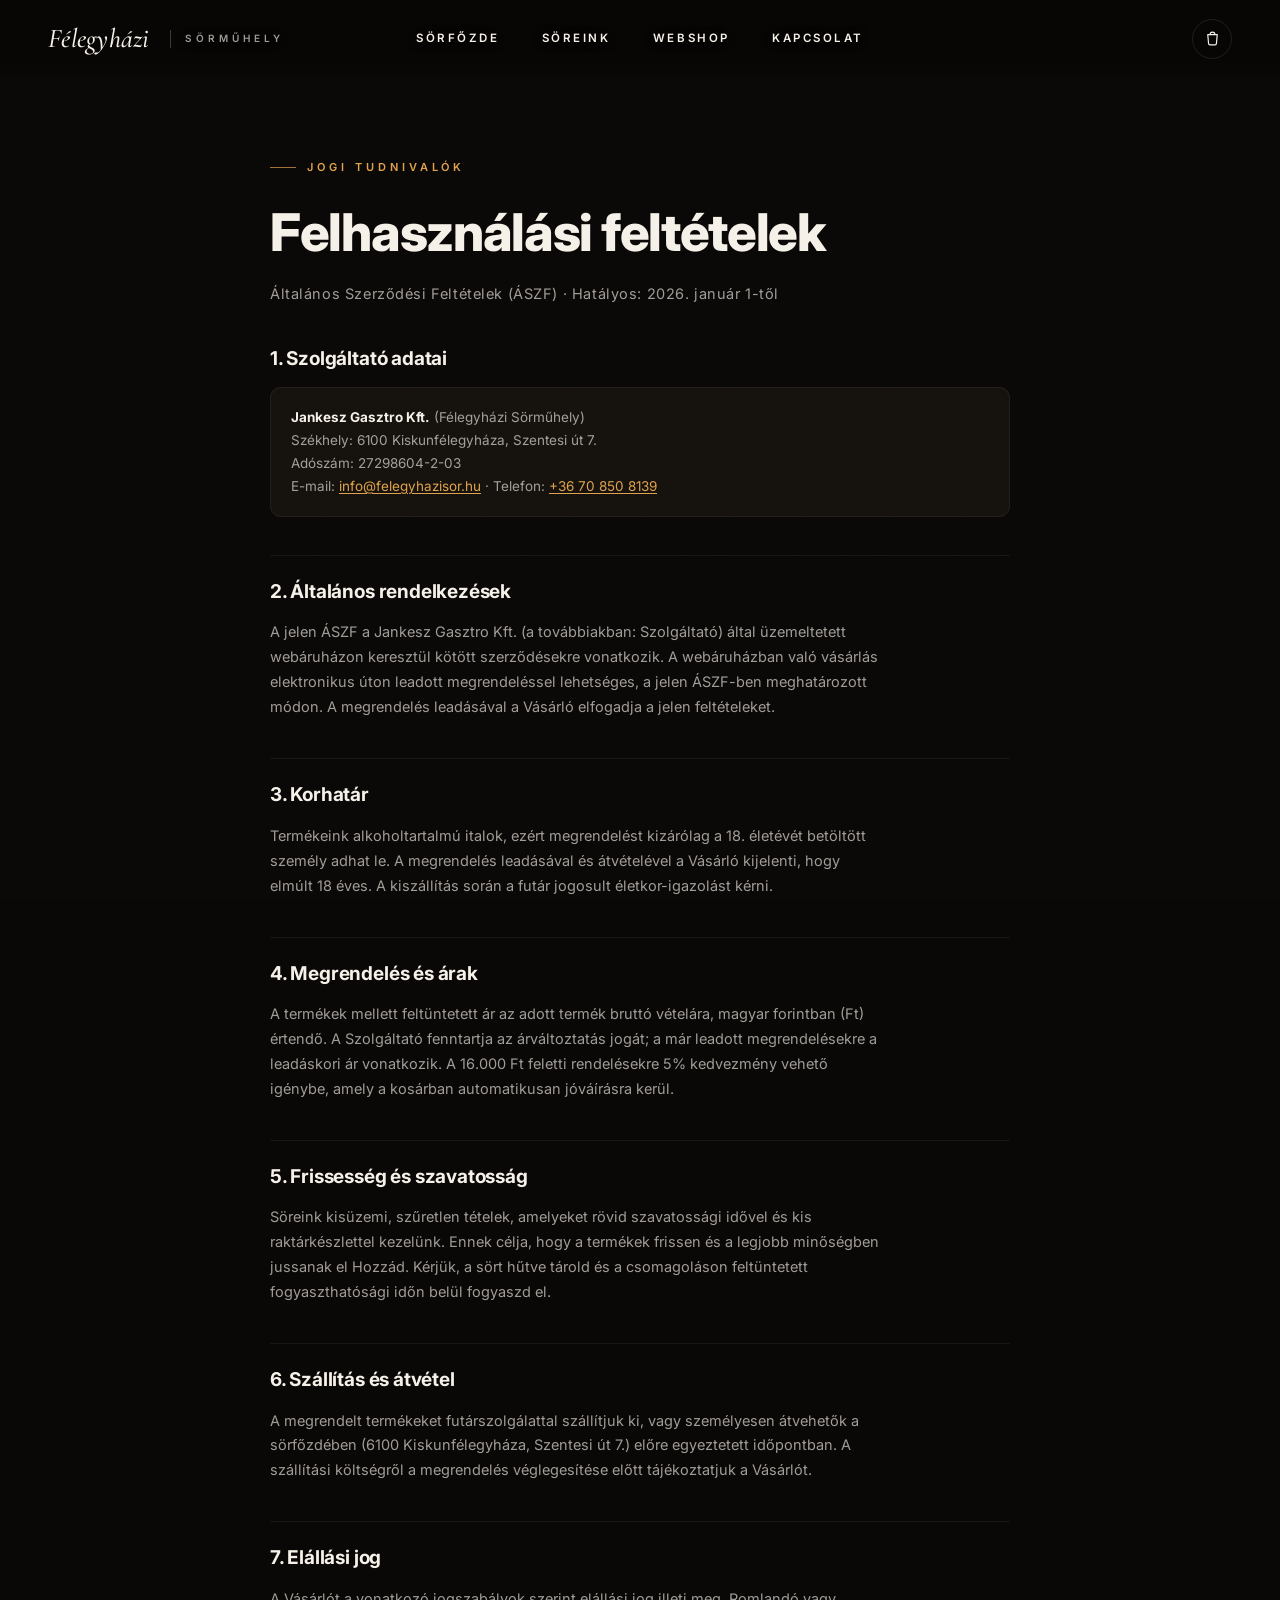
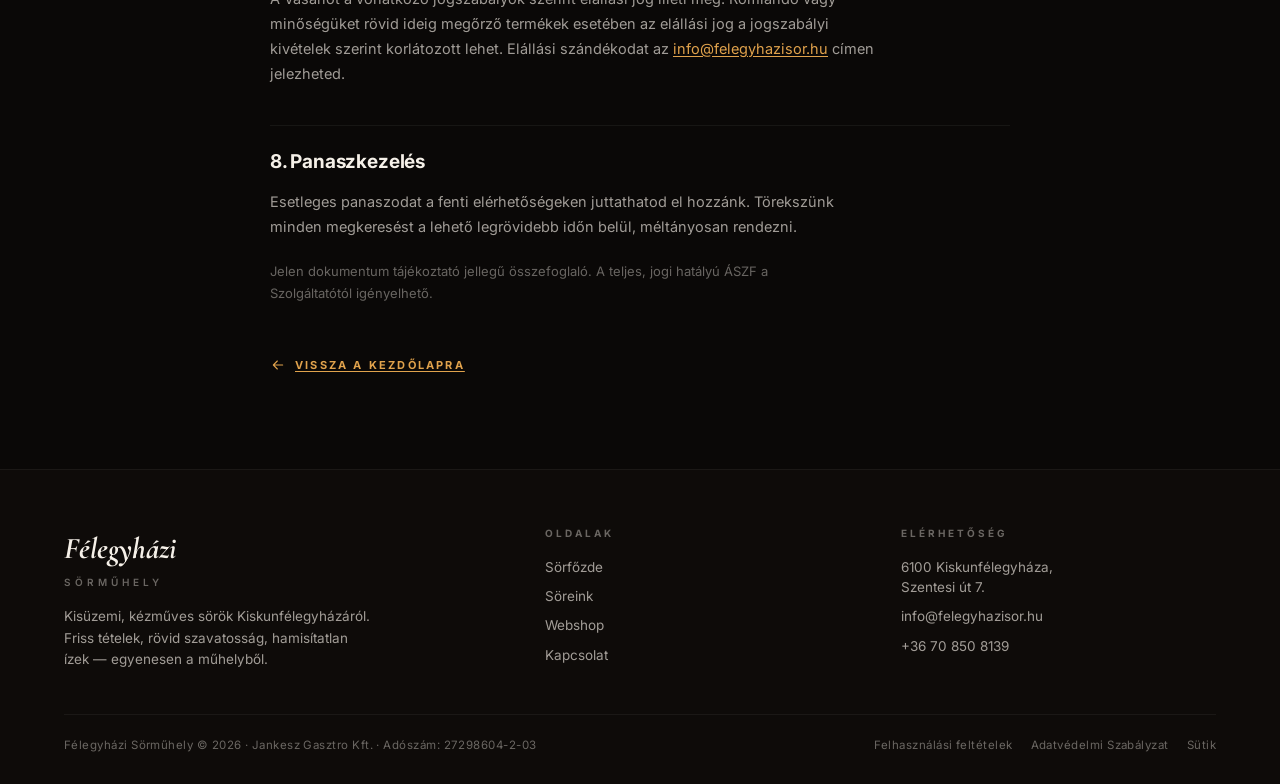
==== felhasznalasi-feltetelek.html @ c08557f9 "Full" ====
<!doctype html>
<html lang="hu">
<head>
<meta charset="utf-8">
<meta name="viewport" content="width=device-width, initial-scale=1">
<title>Felhasználási feltételek — Félegyházi Sörműhely</title>
<meta name="description" content="A Félegyházi Sörműhely webáruházának általános szerződési feltételei (ÁSZF).">
<link rel="preconnect" href="https://fonts.googleapis.com">
<link rel="preconnect" href="https://fonts.gstatic.com" crossorigin>
<link href="https://fonts.googleapis.com/css2?family=Cormorant+Garamond:ital,wght@1,500&family=Inter:wght@300;400;500;600;700;800;900&display=swap" rel="stylesheet">
<link rel="stylesheet" href="css/base.css">
<link rel="stylesheet" href="css/legal.css">
</head>
<body class="legal">

<header class="nav scrolled">
  <a class="brand" href="index.html" aria-label="Félegyházi Sörműhely — kezdőlap"><b>Félegyházi</b><span>Sörműhely</span></a>
  <nav class="menu" aria-label="Fő menü">
    <a href="index.html">Sörfőzde</a>
    <a href="soreink.html">Söreink</a>
    <a href="webshop.html">Webshop</a>
    <a href="index.html#kapcsolat">Kapcsolat</a>
  </nav>
  <div class="nav-right">
    <a class="icon-btn" href="webshop.html" aria-label="Kosár">
      <svg viewBox="0 0 24 24"><path d="M6 7h12l-1 11a2 2 0 0 1-2 2H9a2 2 0 0 1-2-2L6 7z M9 7a3 3 0 0 1 6 0" stroke="currentColor" stroke-width="1.5" fill="none" stroke-linecap="round" stroke-linejoin="round"/></svg>
      <span class="cart-badge" style="display:none">0</span>
    </a>
  </div>
</header>

<main class="legal-wrap">
  <span class="kicker">Jogi tudnivalók</span>
  <h1>Felhasználási feltételek</h1>
  <p class="legal-meta">Általános Szerződési Feltételek (ÁSZF) · Hatályos: <span class="year">2026</span>. január 1-től</p>

  <h2>1. Szolgáltató adatai</h2>
  <div class="legal-data">
    <b>Jankesz Gasztro Kft.</b> (Félegyházi Sörműhely)<br>
    Székhely: 6100 Kiskunfélegyháza, Szentesi út 7.<br>
    Adószám: 27298604-2-03<br>
    E-mail: <a href="mailto:info@felegyhazisor.hu">info@felegyhazisor.hu</a> · Telefon: <a href="tel:+36708508139">+36 70 850 8139</a>
  </div>

  <h2>2. Általános rendelkezések</h2>
  <p>A jelen ÁSZF a Jankesz Gasztro Kft. (a továbbiakban: Szolgáltató) által üzemeltetett webáruházon keresztül kötött szerződésekre vonatkozik. A webáruházban való vásárlás elektronikus úton leadott megrendeléssel lehetséges, a jelen ÁSZF-ben meghatározott módon. A megrendelés leadásával a Vásárló elfogadja a jelen feltételeket.</p>

  <h2>3. Korhatár</h2>
  <p>Termékeink alkoholtartalmú italok, ezért megrendelést kizárólag a 18. életévét betöltött személy adhat le. A megrendelés leadásával és átvételével a Vásárló kijelenti, hogy elmúlt 18 éves. A kiszállítás során a futár jogosult életkor-igazolást kérni.</p>

  <h2>4. Megrendelés és árak</h2>
  <p>A termékek mellett feltüntetett ár az adott termék bruttó vételára, magyar forintban (Ft) értendő. A Szolgáltató fenntartja az árváltoztatás jogát; a már leadott megrendelésekre a leadáskori ár vonatkozik. A 16.000 Ft feletti rendelésekre 5% kedvezmény vehető igénybe, amely a kosárban automatikusan jóváírásra kerül.</p>

  <h2>5. Frissesség és szavatosság</h2>
  <p>Söreink kisüzemi, szűretlen tételek, amelyeket rövid szavatossági idővel és kis raktárkészlettel kezelünk. Ennek célja, hogy a termékek frissen és a legjobb minőségben jussanak el Hozzád. Kérjük, a sört hűtve tárold és a csomagoláson feltüntetett fogyaszthatósági időn belül fogyaszd el.</p>

  <h2>6. Szállítás és átvétel</h2>
  <p>A megrendelt termékeket futárszolgálattal szállítjuk ki, vagy személyesen átvehetők a sörfőzdében (6100 Kiskunfélegyháza, Szentesi út 7.) előre egyeztetett időpontban. A szállítási költségről a megrendelés véglegesítése előtt tájékoztatjuk a Vásárlót.</p>

  <h2>7. Elállási jog</h2>
  <p>A Vásárlót a vonatkozó jogszabályok szerint elállási jog illeti meg. Romlandó vagy minőségüket rövid ideig megőrző termékek esetében az elállási jog a jogszabályi kivételek szerint korlátozott lehet. Elállási szándékodat az <a href="mailto:info@felegyhazisor.hu">info@felegyhazisor.hu</a> címen jelezheted.</p>

  <h2>8. Panaszkezelés</h2>
  <p>Esetleges panaszodat a fenti elérhetőségeken juttathatod el hozzánk. Törekszünk minden megkeresést a lehető legrövidebb időn belül, méltányosan rendezni.</p>

  <p style="margin-top:20px;font-size:13px;color:var(--ink-faint)">Jelen dokumentum tájékoztató jellegű összefoglaló. A teljes, jogi hatályú ÁSZF a Szolgáltatótól igényelhető.</p>

  <a class="back-home" href="index.html">
    <svg viewBox="0 0 24 24" width="16" height="16" fill="none"><path d="M19 12H5M11 6l-6 6 6 6" stroke="currentColor" stroke-width="1.6" stroke-linecap="round" stroke-linejoin="round"/></svg>
    Vissza a kezdőlapra
  </a>
</main>

<footer class="footer">
  <div class="footer-grid">
    <div class="footer-brand">
      <b>Félegyházi</b><span>Sörműhely</span>
      <p>Kisüzemi, kézműves sörök Kiskunfélegyházáról. Friss tételek, rövid szavatosság, hamisítatlan ízek — egyenesen a műhelyből.</p>
    </div>
    <div class="footer-col">
      <h4>Oldalak</h4>
      <a href="index.html">Sörfőzde</a>
      <a href="soreink.html">Söreink</a>
      <a href="webshop.html">Webshop</a>
      <a href="index.html#kapcsolat">Kapcsolat</a>
    </div>
    <div class="footer-col">
      <h4>Elérhetőség</h4>
      <p>6100 Kiskunfélegyháza,<br>Szentesi út 7.</p>
      <a href="mailto:info@felegyhazisor.hu">info@felegyhazisor.hu</a>
      <a href="tel:+36708508139">+36 70 850 8139</a>
    </div>
  </div>
  <div class="footer-bottom">
    <span>Félegyházi Sörműhely © <span class="year">2026</span> &middot; Jankesz Gasztro Kft. &middot; Adószám: 27298604-2-03</span>
    <span class="legal">
      <a href="felhasznalasi-feltetelek.html">Felhasználási feltételek</a>
      <a href="adatvedelmi-szabalyzat.html">Adatvédelmi Szabályzat</a>
      <a href="adatvedelmi-szabalyzat.html#sutik">Sütik</a>
    </span>
  </div>
</footer>

<script src="js/site.js"></script>
</body>
</html>
---- css/base.css ----
/* ═══════════════════════════════════════════════════════════════════════
   Félegyházi Sörműhely — shared design system
   Dark editorial · vintage apothecary cabinet · per-beer accents
   ═══════════════════════════════════════════════════════════════════════ */

:root {
  /* Warm near-black palette */
  --bg:         #0A0807;
  --bg-2:       #0E0B09;
  --bg-card:    #15110D;
  --bg-raise:   #1B1611;

  --ink:        #F5F0E8;
  --ink-soft:   rgba(245, 240, 232, 0.64);
  --ink-faint:  rgba(245, 240, 232, 0.40);
  --ink-dim:    rgba(245, 240, 232, 0.22);

  --border:      rgba(245, 240, 232, 0.10);
  --border-soft: rgba(245, 240, 232, 0.055);
  --border-warm: rgba(201, 138, 60, 0.30);

  /* Brass — the site-wide accent for non-beer chrome */
  --brass:      #C98A3C;
  --brass-2:    #E0A24C;
  --brass-soft: rgba(201, 138, 60, 0.16);

  /* Live accent, overridden per-beer by JS in the Söreink stage */
  --accent:      #C98A3C;
  --accent-soft: rgba(201, 138, 60, 0.45);

  --serif: 'Cormorant Garamond', Georgia, 'Times New Roman', serif;
  --sans:  'Inter', system-ui, -apple-system, sans-serif;

  --nav-h: 78px;
  --ease:  cubic-bezier(0.25, 1, 0.5, 1);
  --maxw:  1320px;
}

* { box-sizing: border-box; margin: 0; padding: 0; }

html { -webkit-text-size-adjust: 100%; }

body {
  background: var(--bg);
  color: var(--ink);
  font-family: var(--sans);
  font-weight: 400;
  font-size: 16px;
  line-height: 1.5;
  -webkit-font-smoothing: antialiased;
  text-rendering: optimizeLegibility;
}

img { display: block; max-width: 100%; }
a { color: inherit; text-decoration: none; }
button { font-family: inherit; cursor: pointer; }

::selection { background: var(--brass); color: #0A0807; }

:focus-visible {
  outline: 2px solid var(--brass-2);
  outline-offset: 3px;
  border-radius: 2px;
}

/* Film-grain / paper noise — a faint fixed texture over everything */
body::after {
  content: "";
  position: fixed;
  inset: 0;
  z-index: 1;
  pointer-events: none;
  opacity: 0.035;
  mix-blend-mode: overlay;
  background-image: url("data:image/svg+xml,%3Csvg xmlns='http://www.w3.org/2000/svg' width='160' height='160'%3E%3Cfilter id='n'%3E%3CfeTurbulence type='fractalNoise' baseFrequency='0.9' numOctaves='3' stitchTiles='stitch'/%3E%3C/filter%3E%3Crect width='100%25' height='100%25' filter='url(%23n)'/%3E%3C/svg%3E");
}

/* ─── Type helpers ──────────────────────────────────────────────────────── */

.kicker {
  display: inline-flex;
  align-items: center;
  gap: 11px;
  font-size: 11px;
  font-weight: 600;
  letter-spacing: 0.36em;
  text-transform: uppercase;
  color: var(--accent);
}
.kicker::before {
  content: "";
  width: 26px;
  height: 1px;
  background: var(--accent);
  opacity: 0.7;
}
.kicker.center::after {
  content: "";
  width: 26px;
  height: 1px;
  background: var(--accent);
  opacity: 0.7;
}

.star {
  width: 13px; height: 13px;
  flex-shrink: 0;
  color: var(--accent);
}

.pill {
  display: inline-flex;
  align-items: center;
  gap: 7px;
  padding: 6px 13px 6px 10px;
  border: 1px solid var(--accent);
  color: var(--accent);
  border-radius: 999px;
  font-size: 10px;
  letter-spacing: 0.3em;
  text-transform: uppercase;
  font-weight: 600;
  transition: color 0.5s var(--ease), border-color 0.5s var(--ease);
}

.serif-i { font-family: var(--serif); font-style: italic; font-weight: 500; }

/* ─── Buttons ───────────────────────────────────────────────────────────── */

.btn {
  display: inline-flex;
  align-items: center;
  justify-content: center;
  gap: 11px;
  padding: 15px 26px;
  font-size: 11px;
  font-weight: 700;
  letter-spacing: 0.26em;
  text-transform: uppercase;
  border-radius: 6px;
  border: 1px solid transparent;
  transition: transform 0.25s var(--ease), background 0.3s var(--ease),
              border-color 0.3s var(--ease), color 0.3s var(--ease);
}
.btn svg { width: 16px; height: 16px; }
.btn-accent {
  background: var(--accent);
  color: #0A0807;
}
.btn-accent:hover { transform: translateY(-2px); filter: brightness(1.08); }
.btn-ghost {
  background: transparent;
  border-color: var(--border);
  color: var(--ink);
}
.btn-ghost:hover { border-color: var(--accent); color: var(--accent); }
.btn .arrow-ico { transition: transform 0.3s var(--ease); }
.btn:hover .arrow-ico { transform: translateX(4px); }

/* ─── Top navigation ────────────────────────────────────────────────────── */

.nav {
  position: fixed;
  top: 0; left: 0; right: 0;
  z-index: 200;
  display: grid;
  grid-template-columns: 1fr auto 1fr;
  align-items: center;
  gap: 24px;
  height: var(--nav-h);
  padding: 0 clamp(20px, 4vw, 48px);
  transition: background 0.4s var(--ease), border-color 0.4s var(--ease), backdrop-filter 0.4s;
  border-bottom: 1px solid transparent;
}
/* Grounding scrim — keeps the nav readable over any hero photo before it turns solid */
.nav::before {
  content: "";
  position: absolute;
  inset: 0;
  z-index: -1;
  pointer-events: none;
  background: linear-gradient(to bottom,
    rgba(8, 6, 5, 0.98) 0%,
    rgba(8, 6, 5, 0.92) 70%,
    rgba(8, 6, 5, 0.55) 92%,
    rgba(8, 6, 5, 0) 100%);
  opacity: 1;
  transition: opacity 0.4s var(--ease);
}
.nav.scrolled {
  background: rgba(10, 8, 7, 0.72);
  backdrop-filter: blur(16px) saturate(1.2);
  -webkit-backdrop-filter: blur(16px) saturate(1.2);
  border-bottom-color: var(--border-soft);
}
.nav.scrolled::before { opacity: 0; }

.brand {
  display: inline-flex;
  align-items: center;
  gap: 14px;
  justify-self: start;
}
.brand b {
  font-family: var(--serif);
  font-style: italic;
  font-weight: 500;
  font-size: 27px;
  line-height: 1;
  letter-spacing: 0.01em;
  color: var(--ink);
  padding-right: 6px;
}
.brand span {
  position: relative;
  font-size: 10px;
  font-weight: 600;
  letter-spacing: 0.4em;
  text-transform: uppercase;
  color: var(--ink-soft);
  padding-left: 15px;
  text-shadow: 0 1px 8px rgba(0,0,0,0.55);
}
.brand span::before {
  content: "";
  position: absolute;
  left: 0; top: 50%;
  transform: translateY(-50%);
  width: 1px; height: 18px;
  background: rgba(245, 240, 232, 0.22);
}

.menu {
  display: flex;
  gap: clamp(20px, 3vw, 42px);
  justify-content: center;
}
.menu a {
  position: relative;
  font-size: 11.5px;
  font-weight: 600;
  letter-spacing: 0.22em;
  text-transform: uppercase;
  color: var(--ink);
  padding: 8px 2px;
  transition: color 0.25s var(--ease);
  text-shadow: 0 1px 8px rgba(0,0,0,0.55);
}
.menu a:hover, .menu a.active { color: var(--ink); }
.menu a.active::after,
.menu a[aria-current="page"]::after {
  content: "";
  position: absolute;
  left: 0; right: 0; bottom: 0;
  margin: auto;
  width: 16px; height: 2px;
  background: var(--brass);
  border-radius: 1px;
}

.nav-right {
  display: flex;
  align-items: center;
  gap: 12px;
  justify-self: end;
  grid-column: 3;   /* keep anchored to the far-right column on every viewport */
}
.icon-btn {
  position: relative;
  width: 40px; height: 40px;
  display: flex; align-items: center; justify-content: center;
  background: none;
  border: 1px solid var(--border);
  border-radius: 50%;
  color: var(--ink);
  transition: border-color 0.25s, background 0.25s, color 0.25s;
}
.icon-btn svg { width: 19px; height: 19px; }
.icon-btn:hover { border-color: var(--brass); color: var(--brass-2); background: var(--brass-soft); }
.cart-badge {
  position: absolute;
  top: -3px; right: -3px;
  min-width: 18px; height: 18px;
  padding: 0 4px;
  display: flex; align-items: center; justify-content: center;
  background: var(--brass);
  color: #0A0807;
  font-size: 10px; font-weight: 800;
  border-radius: 50%;
  border: 2px solid var(--bg);
}
.lang {
  background: none;
  border: 1px solid var(--border);
  color: var(--ink-soft);
  padding: 9px 12px;
  border-radius: 7px;
  font-size: 11px;
  font-weight: 600;
  letter-spacing: 0.14em;
  transition: color 0.25s, border-color 0.25s;
}
.lang:hover { color: var(--ink); border-color: var(--brass); }

.nav-burger { display: none; }

/* ─── Footer ────────────────────────────────────────────────────────────── */

.footer {
  background: var(--bg-2);
  border-top: 1px solid var(--border-soft);
  padding: 56px clamp(20px, 5vw, 64px) 30px;
}
.footer-grid {
  max-width: var(--maxw);
  margin: 0 auto;
  display: grid;
  grid-template-columns: 1.4fr 1fr 1fr;
  gap: 40px;
  align-items: start;
}
.footer-brand b {
  font-family: var(--serif);
  font-style: italic;
  font-size: 30px;
  color: var(--ink);
}
.footer-brand span {
  display: block;
  font-size: 10px; font-weight: 600;
  letter-spacing: 0.4em;
  text-transform: uppercase;
  color: var(--ink-faint);
  margin-top: 4px;
}
.footer-brand p {
  margin-top: 16px;
  max-width: 34ch;
  font-size: 13.5px;
  line-height: 1.6;
  color: var(--ink-soft);
}
.footer-col h4 {
  font-size: 10px; font-weight: 700;
  letter-spacing: 0.3em;
  text-transform: uppercase;
  color: var(--ink-faint);
  margin-bottom: 16px;
}
.footer-col a, .footer-col p {
  display: block;
  font-size: 13.5px;
  color: var(--ink-soft);
  margin-bottom: 9px;
  transition: color 0.2s;
}
.footer-col a:hover { color: var(--brass-2); }
.footer-bottom {
  max-width: var(--maxw);
  margin: 40px auto 0;
  padding-top: 22px;
  border-top: 1px solid var(--border-soft);
  display: flex;
  flex-wrap: wrap;
  gap: 8px 22px;
  align-items: center;
  justify-content: space-between;
  font-size: 11.5px;
  color: var(--ink-faint);
  letter-spacing: 0.04em;
}
.footer-bottom .legal { display: flex; gap: 18px; flex-wrap: wrap; }
.footer-bottom .legal a:hover { color: var(--ink-soft); }

/* ─── Cookie strip ──────────────────────────────────────────────────────── */

.cookie {
  position: fixed;
  bottom: 0; left: 0; right: 0;
  z-index: 180;
  display: flex;
  align-items: center;
  justify-content: center;
  gap: 18px;
  flex-wrap: wrap;
  padding: 11px 20px;
  background: rgba(14, 11, 9, 0.92);
  backdrop-filter: blur(12px);
  -webkit-backdrop-filter: blur(12px);
  border-top: 1px solid var(--border-soft);
  font-size: 12.5px;
  color: var(--ink-soft);
  transform: translateY(120%);
  transition: transform 0.5s var(--ease);
}
.cookie.show { transform: translateY(0); }
.cookie a { color: var(--brass-2); text-decoration: underline; text-underline-offset: 2px; }
.cookie button {
  background: var(--ink);
  color: #0A0807;
  border: none;
  padding: 8px 18px;
  border-radius: 5px;
  font-size: 10.5px; font-weight: 700;
  letter-spacing: 0.16em;
  text-transform: uppercase;
}

/* ─── Age gate ──────────────────────────────────────────────────────────── */

.agegate {
  position: fixed;
  inset: 0;
  z-index: 1000;
  display: flex;
  align-items: center;
  justify-content: center;
  padding: 24px;
  background: rgba(6, 5, 4, 0.86);
  backdrop-filter: blur(20px) saturate(0.9);
  -webkit-backdrop-filter: blur(20px) saturate(0.9);
  opacity: 1;
  transition: opacity 0.5s var(--ease);
}
.agegate.hide { opacity: 0; pointer-events: none; }
.agegate-card {
  position: relative;
  max-width: 460px;
  width: 100%;
  background:
    radial-gradient(120% 90% at 50% 0%, rgba(201,138,60,0.10), transparent 60%),
    var(--bg-card);
  border: 1px solid var(--border);
  border-radius: 16px;
  padding: 48px 40px 40px;
  text-align: center;
  box-shadow: 0 40px 100px rgba(0,0,0,0.6);
}
.agegate-mark {
  font-family: var(--serif);
  font-style: italic;
  font-size: 34px;
  color: var(--ink);
}
.agegate-mark span {
  display: block;
  font-family: var(--sans);
  font-style: normal;
  font-size: 10px; font-weight: 600;
  letter-spacing: 0.42em;
  text-transform: uppercase;
  color: var(--brass-2);
  margin-top: 6px;
}
.agegate-rule {
  width: 34px; height: 1px;
  background: var(--border);
  margin: 26px auto;
}
.agegate h2 {
  font-size: 22px;
  font-weight: 700;
  letter-spacing: -0.01em;
  margin-bottom: 12px;
}
.agegate p {
  font-size: 14px;
  line-height: 1.6;
  color: var(--ink-soft);
  max-width: 34ch;
  margin: 0 auto 28px;
}
.agegate-actions { display: flex; gap: 12px; }
.agegate-actions .btn { flex: 1; }
.agegate-deny {
  background: transparent;
  border: 1px solid var(--border);
  color: var(--ink-soft);
}
.agegate-deny:hover { border-color: var(--ink-faint); color: var(--ink); }
.agegate-note {
  margin-top: 22px;
  font-size: 11px;
  color: var(--ink-faint);
  letter-spacing: 0.04em;
}
.agegate-denied {
  font-size: 15px;
  color: var(--ink-soft);
  line-height: 1.6;
}

@media (max-width: 920px) {
  /* Menu becomes a slide-down panel anchored under the nav. */
  .menu {
    position: fixed;
    top: var(--nav-h);
    left: 0; right: 0;
    flex-direction: column;
    gap: 0;
    padding: 10px 22px 22px;
    background: var(--bg);
    border-bottom: 1px solid var(--border);
    box-shadow: 0 18px 36px rgba(0,0,0,0.4);
    z-index: 70;
    transform: translateY(-12px);
    opacity: 0;
    visibility: hidden;
    pointer-events: none;
    transition: opacity 0.24s var(--ease), transform 0.24s var(--ease), visibility 0s linear 0.24s;
  }
  .menu.open {
    transform: translateY(0);
    opacity: 1;
    visibility: visible;
    pointer-events: auto;
    transition: opacity 0.24s var(--ease), transform 0.24s var(--ease), visibility 0s linear 0s;
  }
  .menu a {
    padding: 16px 4px;
    border-bottom: 1px solid var(--border-soft);
    font-size: 15px;
    letter-spacing: 0.04em;
  }
  .menu a:last-child { border-bottom: 0; }
  .menu a.active::after,
  .menu a[aria-current="page"]::after { display: none; }

  .nav-burger {
    display: flex; align-items: center; justify-content: center;
    width: 40px; height: 40px;
    background: none; border: 1px solid var(--border);
    border-radius: 50%; color: var(--ink);
    transition: background 0.2s var(--ease), border-color 0.2s var(--ease);
  }
  .nav-burger[aria-expanded="true"] {
    background: var(--brass-soft);
    border-color: var(--brass);
    color: var(--brass-2);
  }

  /* Compact footer */
  .footer { padding: 40px clamp(18px, 5vw, 40px) 24px; }
  .footer-grid { grid-template-columns: 1fr 1fr; gap: 26px 22px; }
  .footer-brand { grid-column: 1 / -1; }
  .footer-brand p { max-width: none; margin-top: 12px; }
}
@media (max-width: 560px) {
  /* Keep Oldalak + Elérhetőség side-by-side so the footer doesn't get tall. */
  .footer { padding: 36px 18px 20px; }
  .footer-grid { grid-template-columns: 1fr 1fr; gap: 22px 18px; }
  .footer-brand { grid-column: 1 / -1; }
  .footer-brand b { font-size: 24px; }
  .footer-brand span { font-size: 9px; letter-spacing: 0.32em; }
  .footer-brand p { font-size: 12.5px; line-height: 1.55; margin-top: 10px; }
  .footer-col h4 { font-size: 9.5px; letter-spacing: 0.26em; margin-bottom: 12px; }
  .footer-col a, .footer-col p { font-size: 12.5px; margin-bottom: 7px; }
  .footer-bottom {
    margin-top: 24px;
    padding-top: 16px;
    flex-direction: column;
    align-items: flex-start;
    gap: 8px;
    font-size: 10.5px;
  }
  .footer-bottom .legal { gap: 10px 14px; }

  .agegate-actions { flex-direction: column; }
}

@media (prefers-reduced-motion: reduce) {
  * { scroll-behavior: auto !important; }
}
---- css/legal.css ----
/* ═══════════════════════════════════════════════════════════════════════
   legal pages — ÁSZF · Adatvédelmi Szabályzat
   ═══════════════════════════════════════════════════════════════════════ */
body.legal { padding-top: var(--nav-h); background: var(--bg); }
.legal-wrap {
  max-width: 820px;
  margin: 0 auto;
  padding: clamp(40px, 6vw, 72px) clamp(20px, 5vw, 40px) 90px;
}
.legal-wrap .kicker { color: var(--brass-2); }
.legal-wrap .kicker::before { background: var(--brass-2); }
.legal-wrap h1 {
  font-size: clamp(32px, 5vw, 52px);
  font-weight: 800; letter-spacing: -0.025em;
  margin: 18px 0 10px;
}
.legal-meta { font-size: 12.5px; color: var(--ink-faint); letter-spacing: 0.04em; margin-bottom: 36px; }
.legal-wrap h2 {
  font-size: 19px; font-weight: 700; letter-spacing: -0.01em;
  margin: 38px 0 14px;
  padding-top: 22px;
  border-top: 1px solid var(--border-soft);
}
.legal-wrap h2:first-of-type { border-top: none; padding-top: 0; }
.legal-wrap h3 { font-size: 15px; font-weight: 600; margin: 22px 0 8px; }
.legal-wrap p, .legal-wrap li {
  font-size: 14.5px; line-height: 1.72; color: var(--ink-soft);
  margin-bottom: 12px; max-width: 68ch;
}
.legal-wrap ul { padding-left: 20px; }
.legal-wrap li { margin-bottom: 7px; }
.legal-wrap a { color: var(--brass-2); text-decoration: underline; text-underline-offset: 2px; }
.legal-data {
  margin: 8px 0 12px;
  padding: 18px 20px;
  background: var(--bg-card);
  border: 1px solid var(--border-soft);
  border-radius: 11px;
  font-size: 13.5px; line-height: 1.7; color: var(--ink-soft);
}
.legal-data b { color: var(--ink); }
.back-home {
  display: inline-flex; align-items: center; gap: 9px;
  margin-top: 40px;
  font-size: 11px; font-weight: 700; letter-spacing: 0.2em; text-transform: uppercase;
  color: var(--ink-soft);
}
.back-home:hover { color: var(--brass-2); }
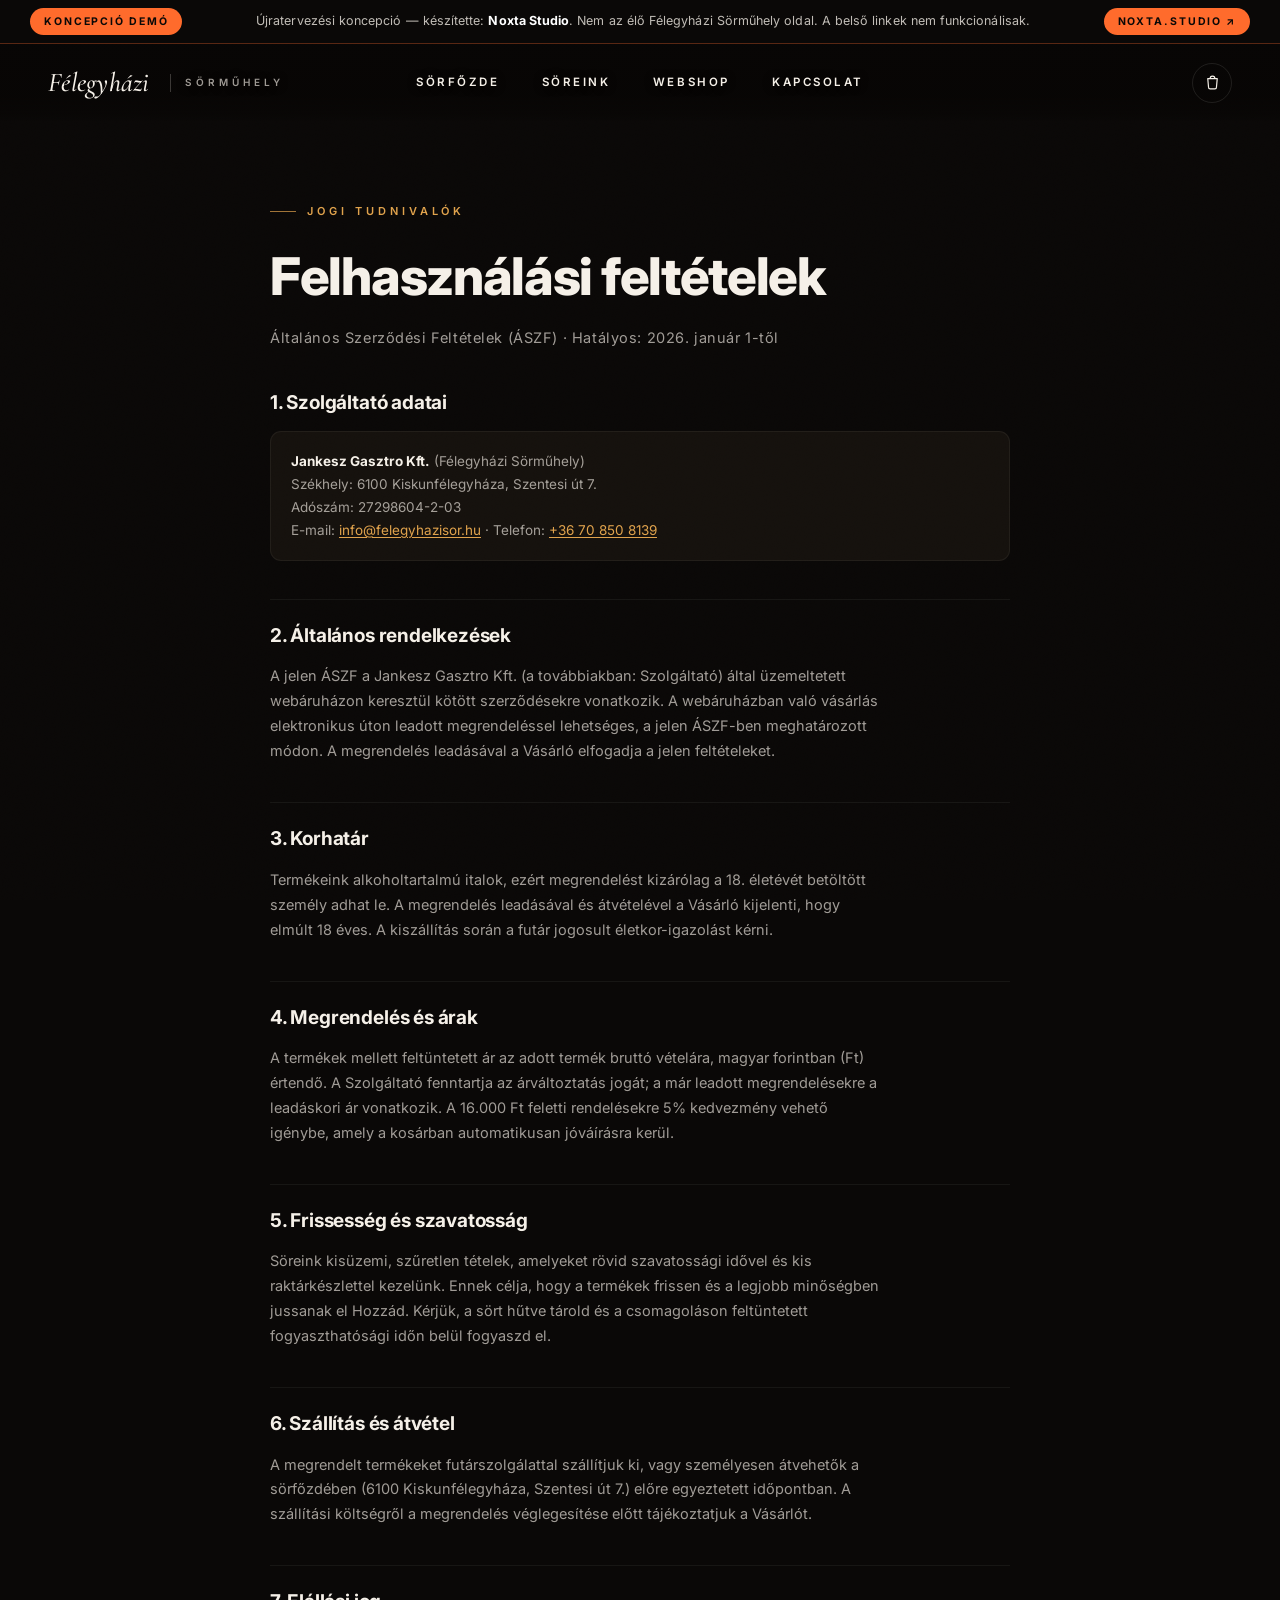
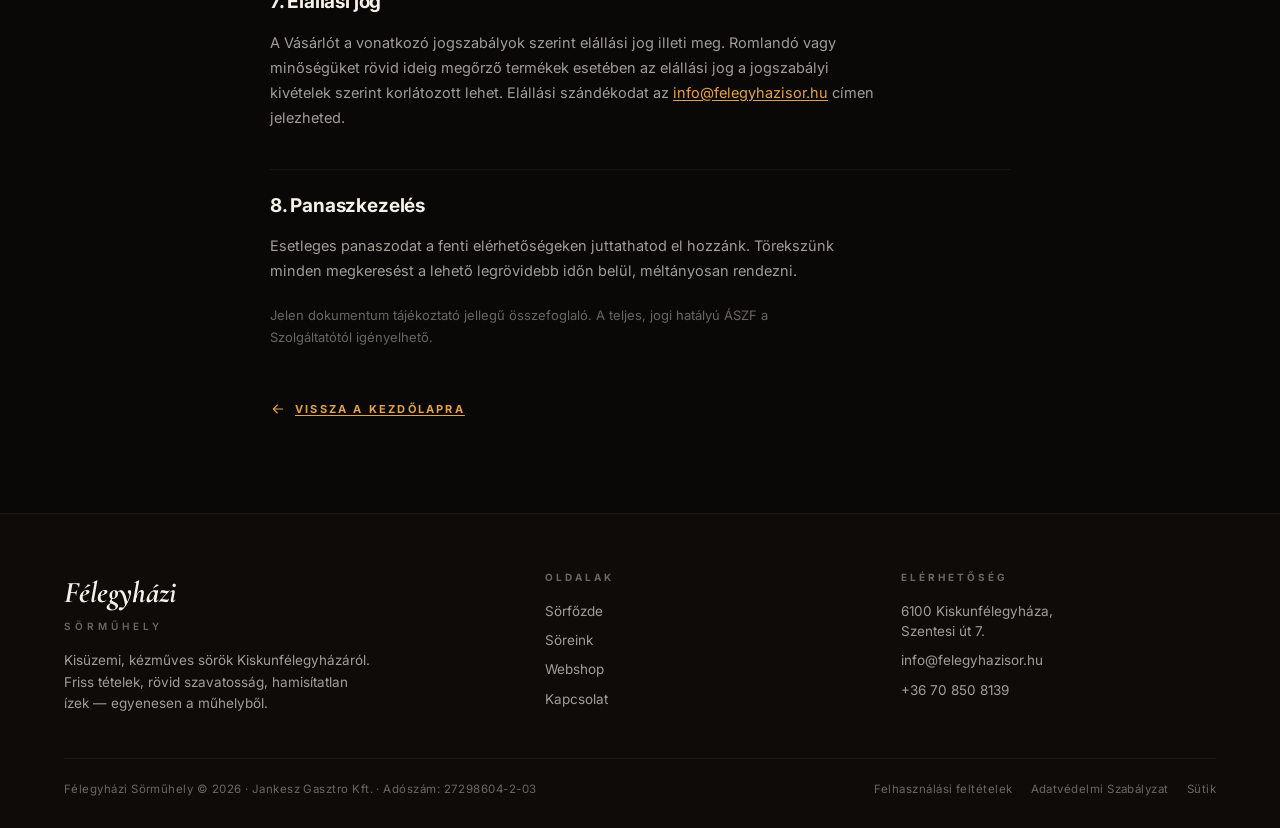
==== commit e27e5d58: "banner" ====
--- a/felhasznalasi-feltetelek.html
+++ b/felhasznalasi-feltetelek.html
@@ -12,6 +12,13 @@
 <link rel="stylesheet" href="css/legal.css">
 </head>
 <body class="legal">
+
+<!-- ═══ CONCEPT DEMO BANNER ═══════════════════════════════════════════ -->
+<div class="demo-banner" role="note" aria-label="Koncepció demó">
+  <a class="demo-banner__chip" href="https://noxta.studio" target="_blank" rel="noopener">Koncepció demó</a>
+  <p class="demo-banner__copy">Újratervezési koncepció — készítette: <strong>Noxta Studio</strong>. Nem az élő Félegyházi Sörműhely oldal. A belső linkek nem funkcionálisak.</p>
+  <a class="demo-banner__cta" href="https://noxta.studio" target="_blank" rel="noopener">noxta.studio ↗</a>
+</div>
 
 <header class="nav scrolled">
   <a class="brand" href="index.html" aria-label="Félegyházi Sörműhely — kezdőlap"><b>Félegyházi</b><span>Sörműhely</span></a>
--- a/css/base.css
+++ b/css/base.css
@@ -32,6 +32,8 @@
   --sans:  'Inter', system-ui, -apple-system, sans-serif;
 
   --nav-h: 78px;
+  --banner-h: 44px;          /* Noxta concept-demo banner */
+  --noxta-orange: #FF6B2C;
   --ease:  cubic-bezier(0.25, 1, 0.5, 1);
   --maxw:  1320px;
 }
@@ -47,6 +49,7 @@
   font-weight: 400;
   font-size: 16px;
   line-height: 1.5;
+  padding-top: var(--banner-h);   /* clear the fixed concept-demo banner */
   -webkit-font-smoothing: antialiased;
   text-rendering: optimizeLegibility;
 }
@@ -161,7 +164,7 @@
 
 .nav {
   position: fixed;
-  top: 0; left: 0; right: 0;
+  top: var(--banner-h); left: 0; right: 0;
   z-index: 200;
   display: grid;
   grid-template-columns: 1fr auto 1fr;
@@ -371,6 +374,61 @@
 }
 .footer-bottom .legal { display: flex; gap: 18px; flex-wrap: wrap; }
 .footer-bottom .legal a:hover { color: var(--ink-soft); }
+
+/* ─── Concept-demo banner (Noxta Studio) ───────────────────────────────── */
+
+.demo-banner {
+  position: fixed;
+  top: 0; left: 0; right: 0;
+  height: var(--banner-h);
+  z-index: 250;
+  display: flex;
+  align-items: center;
+  gap: 14px;
+  padding: 0 clamp(14px, 3vw, 30px);
+  background: #0A0807;
+  border-bottom: 1px solid rgba(255, 107, 44, 0.32);
+  font-family: var(--sans);
+  font-size: 12.5px;
+  letter-spacing: 0.005em;
+  color: rgba(245, 240, 232, 0.86);
+}
+.demo-banner__chip,
+.demo-banner__cta {
+  display: inline-flex;
+  align-items: center;
+  gap: 4px;
+  padding: 6px 14px;
+  background: var(--noxta-orange);
+  color: #0A0807;
+  font-size: 10.5px;
+  font-weight: 700;
+  letter-spacing: 0.18em;
+  text-transform: uppercase;
+  text-decoration: none;
+  border-radius: 999px;
+  white-space: nowrap;
+  transition: filter 0.2s, transform 0.2s;
+}
+.demo-banner__chip:hover,
+.demo-banner__cta:hover { filter: brightness(1.12); transform: translateY(-1px); }
+.demo-banner__copy {
+  flex: 1;
+  margin: 0;
+  text-align: center;
+  color: rgba(245, 240, 232, 0.78);
+}
+.demo-banner__copy strong { color: #fff; font-weight: 700; }
+
+@media (max-width: 820px) {
+  .demo-banner__copy { display: none; }
+  .demo-banner { justify-content: space-between; }
+}
+@media (max-width: 420px) {
+  .demo-banner { padding: 0 10px; gap: 8px; }
+  .demo-banner__chip,
+  .demo-banner__cta { padding: 5px 11px; font-size: 9.5px; letter-spacing: 0.12em; }
+}
 
 /* ─── Cookie strip ──────────────────────────────────────────────────────── */
 
--- a/css/legal.css
+++ b/css/legal.css
@@ -1,7 +1,7 @@
 /* ═══════════════════════════════════════════════════════════════════════
    legal pages — ÁSZF · Adatvédelmi Szabályzat
    ═══════════════════════════════════════════════════════════════════════ */
-body.legal { padding-top: var(--nav-h); background: var(--bg); }
+body.legal { padding-top: calc(var(--nav-h) + var(--banner-h)); background: var(--bg); }
 .legal-wrap {
   max-width: 820px;
   margin: 0 auto;
